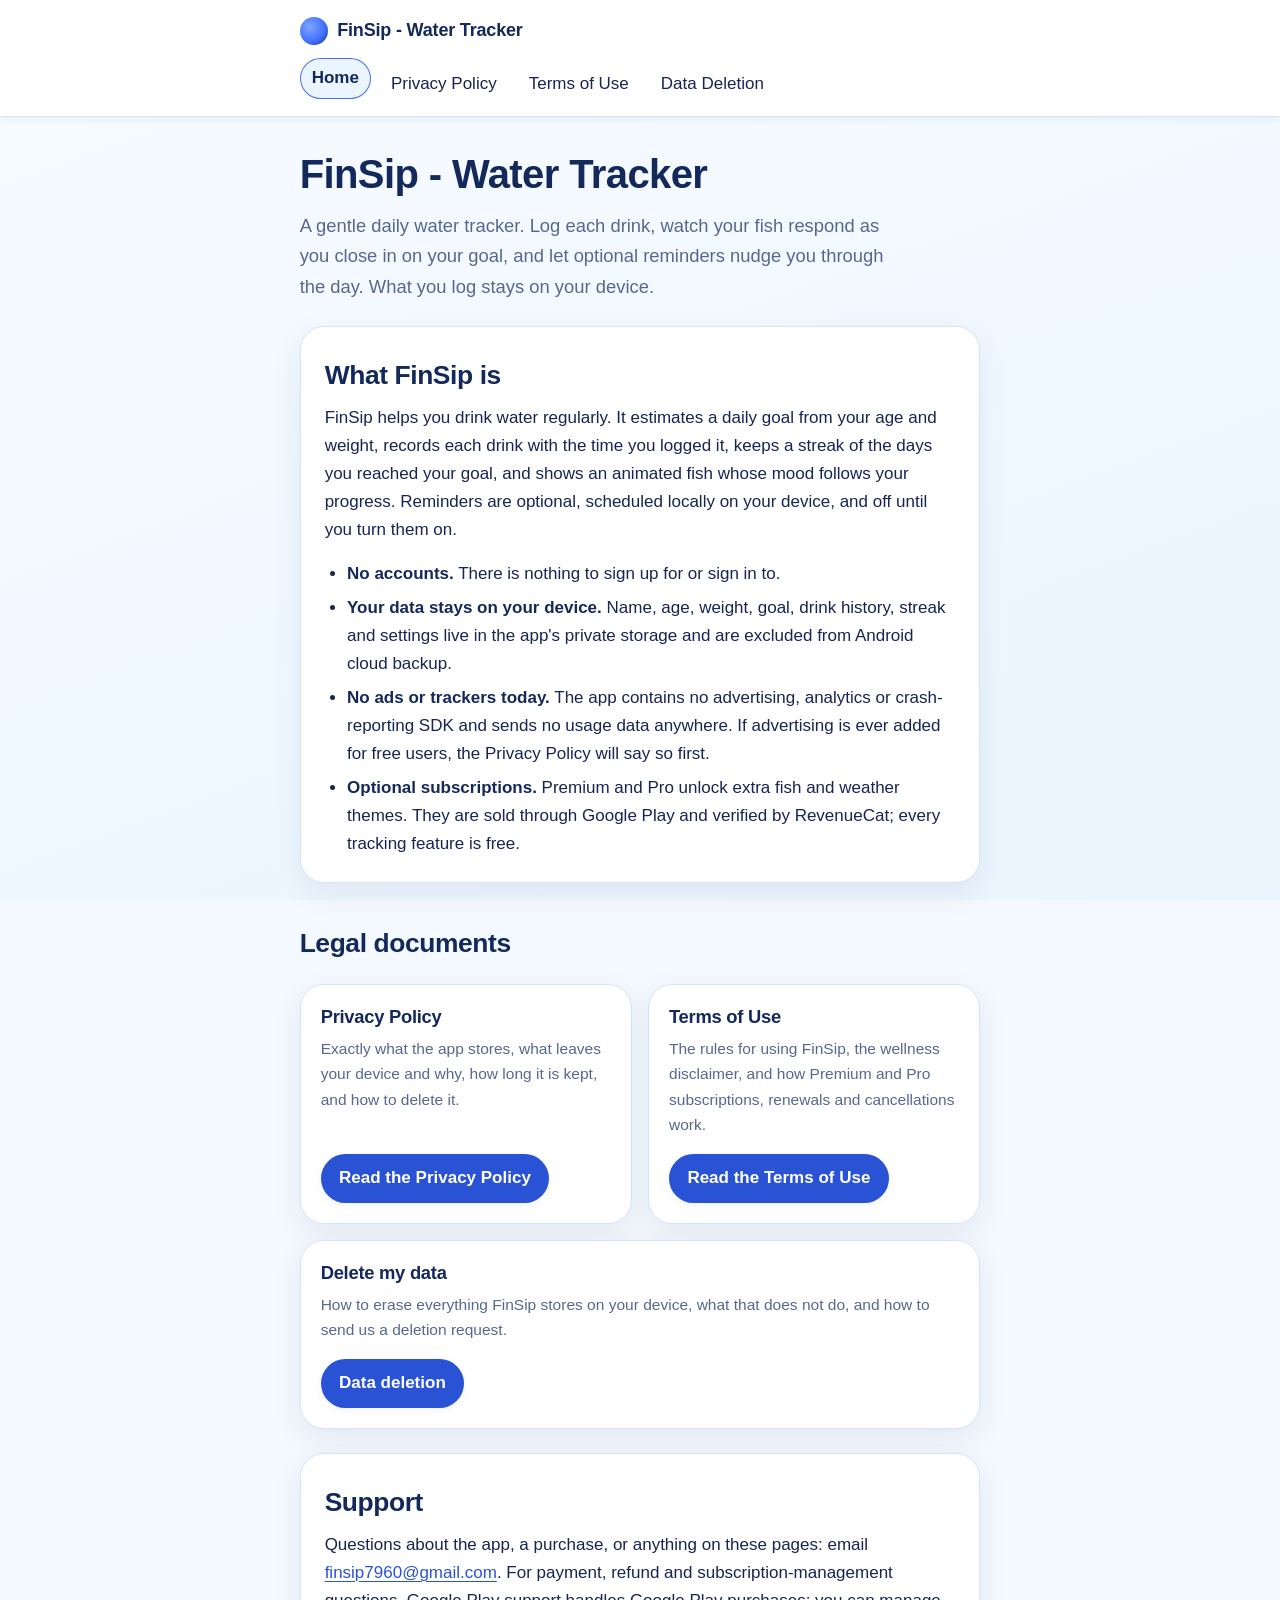
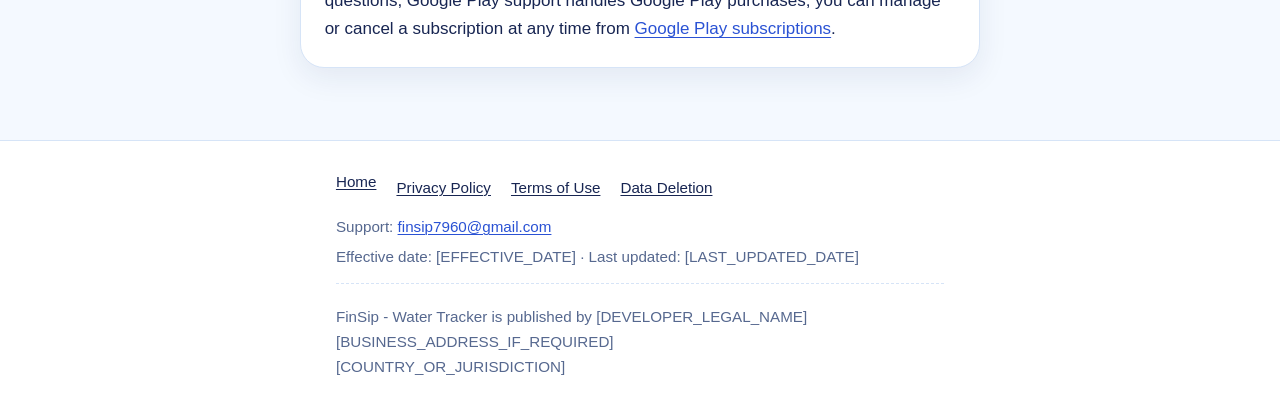
==== index.html @ 3c9c6f5a "FinSip - Water Tracker legal pages" ====
<!DOCTYPE html>
<html lang="en">
<head>
  <meta charset="utf-8">
  <meta name="viewport" content="width=device-width, initial-scale=1">
  <meta name="color-scheme" content="light dark">
  <title>FinSip - Water Tracker</title>
  <meta name="description" content="Privacy Policy, Terms of Use and data-deletion information for FinSip - Water Tracker, a hydration app that keeps everything you log on your own device.">
  <link rel="canonical" href="https://mofaizan7960.github.io/finsip-legal/">
  <link rel="stylesheet" href="./styles.css">
</head>
<body>
  <a class="skip-link" href="#main">Skip to content</a>

  <header class="site-header">
    <div class="wrap header-inner">
      <a class="brand" href="./"><span class="brand-mark" aria-hidden="true"></span>FinSip - Water Tracker</a>
      <nav class="site-nav" aria-label="Primary">
        <ul>
          <li><a href="./" aria-current="page">Home</a></li>
          <li><a href="./privacy/">Privacy Policy</a></li>
          <li><a href="./terms/">Terms of Use</a></li>
          <li><a href="./delete-account/">Data Deletion</a></li>
        </ul>
      </nav>
    </div>
  </header>

  <main id="main">
    <div class="wrap">
      <h1>FinSip - Water Tracker</h1>
      <p class="lede">A gentle daily water tracker. Log each drink, watch your fish respond as you close in on your goal, and let optional reminders nudge you through the day. What you log stays on your device.</p>

      <section class="card" aria-labelledby="about-heading">
        <h2 id="about-heading">What FinSip is</h2>
        <p>FinSip helps you drink water regularly. It estimates a daily goal from your age and weight, records each drink with the time you logged it, keeps a streak of the days you reached your goal, and shows an animated fish whose mood follows your progress. Reminders are optional, scheduled locally on your device, and off until you turn them on.</p>
        <ul>
          <li><strong>No accounts.</strong> There is nothing to sign up for or sign in to.</li>
          <li><strong>Your data stays on your device.</strong> Name, age, weight, goal, drink history, streak and settings live in the app's private storage and are excluded from Android cloud backup.</li>
          <li><strong>No ads or trackers today.</strong> The app contains no advertising, analytics or crash-reporting SDK and sends no usage data anywhere. If advertising is ever added for free users, the Privacy Policy will say so first.</li>
          <li><strong>Optional subscriptions.</strong> Premium and Pro unlock extra fish and weather themes. They are sold through Google Play and verified by RevenueCat; every tracking feature is free.</li>
        </ul>
      </section>

      <h2>Legal documents</h2>
      <div class="card-grid">
        <section class="card" aria-labelledby="privacy-card">
          <h2 id="privacy-card">Privacy Policy</h2>
          <p>Exactly what the app stores, what leaves your device and why, how long it is kept, and how to delete it.</p>
          <a class="button" href="./privacy/">Read the Privacy Policy</a>
        </section>
        <section class="card" aria-labelledby="terms-card">
          <h2 id="terms-card">Terms of Use</h2>
          <p>The rules for using FinSip, the wellness disclaimer, and how Premium and Pro subscriptions, renewals and cancellations work.</p>
          <a class="button" href="./terms/">Read the Terms of Use</a>
        </section>
        <section class="card" aria-labelledby="delete-card">
          <h2 id="delete-card">Delete my data</h2>
          <p>How to erase everything FinSip stores on your device, what that does not do, and how to send us a deletion request.</p>
          <a class="button" href="./delete-account/">Data deletion</a>
        </section>
      </div>

      <section class="card" aria-labelledby="support-heading">
        <h2 id="support-heading">Support</h2>
        <p>Questions about the app, a purchase, or anything on these pages: email <a href="mailto:finsip7960@gmail.com">finsip7960@gmail.com</a>. For payment, refund and subscription-management questions, Google Play support handles Google Play purchases; you can manage or cancel a subscription at any time from <a href="https://play.google.com/store/account/subscriptions">Google Play subscriptions</a>.</p>
      </section>
    </div>
  </main>

  <footer class="site-footer">
    <div class="wrap">
      <nav class="footer-nav" aria-label="Footer">
        <ul>
          <li><a href="./">Home</a></li>
          <li><a href="./privacy/">Privacy Policy</a></li>
          <li><a href="./terms/">Terms of Use</a></li>
          <li><a href="./delete-account/">Data Deletion</a></li>
        </ul>
      </nav>
      <p>Support: <a href="mailto:finsip7960@gmail.com">finsip7960@gmail.com</a></p>
      <p>Effective date: [EFFECTIVE_DATE] &middot; Last updated: [LAST_UPDATED_DATE]</p>
      <div class="identity">
        <p>FinSip - Water Tracker is published by [DEVELOPER_LEGAL_NAME]<br>[BUSINESS_ADDRESS_IF_REQUIRED]<br>[COUNTRY_OR_JURISDICTION]</p>
      </div>
    </div>
  </footer>
</body>
</html>
---- styles.css ----
/* FinSip - Water Tracker legal site
   Plain CSS, no JavaScript, no external fonts. Palette mirrors lib/app/theme.dart. */

:root {
  color-scheme: light dark;

  /* Brand palette (light) */
  --primary: #3F6FFF;          /* accent: borders, rules, badges */
  --primary-ink: #2A52D4;      /* link / button colour that meets WCAG AA on light surfaces */
  --navy: #14295B;
  --light-blue: #EAF5FF;
  --bg: #F4F9FF;
  --bg-top: #F7FBFF;
  --surface: #FFFFFF;
  --text: #172552;
  --text-2: #56688F;
  --border: #D6E4F7;
  --shadow: 0 10px 30px rgba(20, 41, 91, 0.08);
  --shadow-sm: 0 2px 8px rgba(20, 41, 91, 0.06);

  /* Semantic tokens */
  --heading: var(--navy);
  --link: var(--primary-ink);
  --button-bg: var(--primary-ink);
  --button-fg: #FFFFFF;
  --chip-bg: var(--light-blue);
  --chip-fg: var(--navy);
  --note-bg: var(--light-blue);
  --note-border: var(--primary);
  --code-bg: #E4EEFF;
  --focus: var(--navy);

  --radius: 16px;
  --radius-lg: 24px;
  --measure: 72ch;
}

@media (prefers-color-scheme: dark) {
  :root {
    --primary: #6577D8;
    --primary-ink: #B3C0FF;
    --navy: #F5F7FF;
    --light-blue: #1D2650;
    --bg: #0B1230;
    --bg-top: #090F27;
    --surface: #171E43;
    --text: #EEF1FF;
    --text-2: #B9C3E6;
    --border: #2B3566;
    --shadow: 0 10px 30px rgba(0, 0, 0, 0.35);
    --shadow-sm: 0 2px 8px rgba(0, 0, 0, 0.3);

    --heading: #F5F7FF;
    --link: #B3C0FF;
    --button-bg: #B3C0FF;
    --button-fg: #0B1230;
    --chip-bg: #1D2650;
    --chip-fg: #EEF1FF;
    --note-bg: #1D2650;
    --note-border: #6577D8;
    --code-bg: #232C5C;
    --focus: #F5F7FF;
  }
}

/* Reset-ish */
*,
*::before,
*::after {
  box-sizing: border-box;
}

html {
  -webkit-text-size-adjust: 100%;
  scroll-behavior: smooth;
}

@media (prefers-reduced-motion: reduce) {
  html {
    scroll-behavior: auto;
  }

  .skip-link {
    transition: none;
  }
}

body {
  margin: 0;
  min-height: 100vh;
  font-family: -apple-system, BlinkMacSystemFont, "Segoe UI", Roboto, "Helvetica Neue", Arial, "Noto Sans", sans-serif, "Apple Color Emoji", "Segoe UI Emoji";
  font-size: 1.0625rem;
  line-height: 1.65;
  color: var(--text);
  background: var(--bg);
  background-image: linear-gradient(160deg, var(--bg-top) 0%, var(--light-blue) 100%);
  background-attachment: fixed;
  display: flex;
  flex-direction: column;
}

img,
svg {
  max-width: 100%;
  height: auto;
}

/* Focus */
:focus-visible {
  outline: 3px solid var(--focus);
  outline-offset: 3px;
  border-radius: 6px;
}

/* Skip link */
.skip-link {
  position: absolute;
  left: 1rem;
  top: -100px;
  z-index: 100;
  padding: 0.6rem 1rem;
  background: var(--button-bg);
  color: var(--button-fg);
  border-radius: 999px;
  font-weight: 600;
  text-decoration: none;
  box-shadow: var(--shadow);
  transition: top 120ms ease-out;
}

.skip-link:focus,
.skip-link:focus-visible {
  top: 1rem;
}

/* Layout */
.wrap {
  width: 100%;
  max-width: calc(var(--measure) + 2.5rem);
  margin: 0 auto;
  padding: 0 1.25rem;
}

/* Header */
.site-header {
  padding: 1rem 0 0.75rem;
  border-bottom: 1px solid var(--border);
  background: var(--surface);
  box-shadow: var(--shadow-sm);
}

.header-inner {
  display: flex;
  flex-wrap: wrap;
  align-items: center;
  justify-content: space-between;
  gap: 0.75rem 1.5rem;
}

.brand {
  display: inline-flex;
  align-items: center;
  gap: 0.6rem;
  font-weight: 700;
  font-size: 1.125rem;
  letter-spacing: -0.01em;
  color: var(--heading);
  text-decoration: none;
}

.brand-mark {
  width: 1.75rem;
  height: 1.75rem;
  border-radius: 50%;
  background: radial-gradient(circle at 35% 35%, #7FA5FF 0%, var(--primary) 60%, var(--navy) 100%);
  flex: none;
}

@media (prefers-color-scheme: dark) {
  .brand-mark {
    background: radial-gradient(circle at 35% 35%, #B3C0FF 0%, #6577D8 60%, #2B3566 100%);
  }
}

.site-nav ul,
.footer-nav ul,
.toc ul {
  list-style: none;
  margin: 0;
  padding: 0;
}

.site-nav ul {
  display: flex;
  flex-wrap: wrap;
  gap: 0.25rem 0.5rem;
}

.site-nav a {
  display: inline-block;
  padding: 0.4rem 0.75rem;
  border-radius: 999px;
  color: var(--text);
  font-weight: 500;
  text-decoration: none;
}

.site-nav a:hover {
  background: var(--chip-bg);
  color: var(--chip-fg);
}

.site-nav a[aria-current="page"] {
  background: var(--chip-bg);
  color: var(--chip-fg);
  font-weight: 600;
  box-shadow: inset 0 0 0 1px var(--primary);
}

/* Main */
main {
  flex: 1 0 auto;
  padding: 2rem 0 3rem;
}

main > .wrap > *:first-child {
  margin-top: 0;
}

h1,
h2,
h3 {
  color: var(--heading);
  line-height: 1.25;
  letter-spacing: -0.015em;
  margin: 2.25rem 0 0.75rem;
  scroll-margin-top: 1rem;
}

h1 {
  font-size: clamp(1.85rem, 1.4rem + 2vw, 2.5rem);
  margin-top: 0;
}

h2 {
  font-size: clamp(1.35rem, 1.15rem + 1vw, 1.65rem);
  padding-top: 0.5rem;
}

h3 {
  font-size: 1.125rem;
  margin-top: 1.5rem;
}

p,
ul,
ol,
table {
  margin: 0 0 1rem;
}

ul,
ol {
  padding-left: 1.4rem;
}

li + li {
  margin-top: 0.35rem;
}

a {
  color: var(--link);
  text-decoration: underline;
  text-underline-offset: 0.15em;
  text-decoration-thickness: 1px;
}

a:hover {
  text-decoration-thickness: 2px;
}

strong {
  color: var(--heading);
}

code {
  font-family: ui-monospace, SFMono-Regular, Menlo, Consolas, "Liberation Mono", monospace;
  font-size: 0.92em;
  padding: 0.1em 0.4em;
  border-radius: 6px;
  background: var(--code-bg);
  color: var(--text);
}

hr {
  border: 0;
  border-top: 1px solid var(--border);
  margin: 2rem 0;
}

.lede {
  font-size: 1.15rem;
  color: var(--text-2);
  max-width: 60ch;
}

.doc-meta {
  display: flex;
  flex-wrap: wrap;
  gap: 0.5rem 1.25rem;
  margin: 1rem 0 1.5rem;
  padding: 0.9rem 1.1rem;
  border: 1px solid var(--border);
  border-radius: var(--radius);
  background: var(--surface);
  font-size: 0.95rem;
  color: var(--text-2);
}

.doc-meta dt {
  font-weight: 600;
  color: var(--heading);
}

.doc-meta dd {
  margin: 0;
}

.doc-meta > div {
  display: flex;
  gap: 0.4rem;
  flex-wrap: wrap;
}

/* Cards */
.card {
  background: var(--surface);
  border: 1px solid var(--border);
  border-radius: var(--radius-lg);
  padding: 1.5rem;
  box-shadow: var(--shadow);
  margin: 1.5rem 0;
}

.card > :first-child {
  margin-top: 0;
}

.card > :last-child {
  margin-bottom: 0;
}

.card-grid {
  display: grid;
  gap: 1rem;
  grid-template-columns: 1fr;
  margin: 1.5rem 0;
}

@media (min-width: 640px) {
  .card-grid {
    grid-template-columns: repeat(2, 1fr);
  }

  /* An odd trailing card spans the row instead of leaving an empty slot. */
  .card-grid > .card:last-child:nth-child(odd) {
    grid-column: 1 / -1;
  }
}

.card-grid .card {
  margin: 0;
  padding: 1.25rem;
  display: flex;
  flex-direction: column;
}

.card-grid .card h2 {
  font-size: 1.15rem;
  margin: 0 0 0.5rem;
  padding: 0;
}

.card-grid .card p {
  color: var(--text-2);
  font-size: 0.97rem;
  flex: 1 0 auto;
}

.card-grid .card .button {
  align-self: flex-start;
}

/* Buttons */
.button {
  display: inline-block;
  padding: 0.65rem 1.15rem;
  border-radius: 999px;
  background: var(--button-bg);
  color: var(--button-fg);
  font-weight: 600;
  text-decoration: none;
  box-shadow: var(--shadow-sm);
}

.button:hover {
  filter: brightness(1.08);
  text-decoration: none;
}

.button.secondary {
  background: var(--chip-bg);
  color: var(--chip-fg);
  box-shadow: inset 0 0 0 1px var(--primary);
}

/* Notes */
.note {
  padding: 1rem 1.25rem;
  border-left: 4px solid var(--note-border);
  border-radius: 0 var(--radius) var(--radius) 0;
  background: var(--note-bg);
  margin: 1.25rem 0;
}

.note > :first-child {
  margin-top: 0;
}

.note > :last-child {
  margin-bottom: 0;
}

/* Table of contents */
.toc {
  padding: 1rem 1.25rem;
  border: 1px solid var(--border);
  border-radius: var(--radius);
  background: var(--surface);
  margin: 1.5rem 0 2rem;
}

.toc h2 {
  font-size: 1rem;
  margin: 0 0 0.5rem;
  padding: 0;
}

.toc ol {
  margin: 0;
  padding-left: 1.4rem;
  columns: 1;
  column-gap: 2rem;
}

@media (min-width: 640px) {
  .toc ol {
    columns: 2;
  }
}

.toc li {
  margin: 0.2rem 0;
  break-inside: avoid;
}

/* Tables */
.table-wrap {
  width: 100%;
  overflow-x: auto;
  -webkit-overflow-scrolling: touch;
  margin: 1rem 0 1.5rem;
  border: 1px solid var(--border);
  border-radius: var(--radius);
  background: var(--surface);
}

table {
  width: 100%;
  min-width: 34rem;
  border-collapse: collapse;
  font-size: 0.97rem;
}

caption {
  text-align: left;
  font-weight: 600;
  color: var(--heading);
  padding: 0.8rem 1rem 0.4rem;
}

th,
td {
  text-align: left;
  vertical-align: top;
  padding: 0.7rem 1rem;
  border-top: 1px solid var(--border);
}

thead th {
  border-top: 0;
  background: var(--chip-bg);
  color: var(--chip-fg);
  font-weight: 600;
}

tbody th {
  font-weight: 600;
  color: var(--heading);
  min-width: 9rem;
}

/* Definition-style lists */
dl.facts {
  display: grid;
  grid-template-columns: 1fr;
  gap: 0.35rem 1rem;
  margin: 0 0 1rem;
}

@media (min-width: 560px) {
  dl.facts {
    grid-template-columns: max-content 1fr;
  }
}

dl.facts dt {
  font-weight: 600;
  color: var(--heading);
}

dl.facts dd {
  margin: 0 0 0.5rem;
}

/* Footer */
.site-footer {
  border-top: 1px solid var(--border);
  background: var(--surface);
  padding: 1.75rem 0 2.25rem;
  font-size: 0.95rem;
  color: var(--text-2);
}

.footer-nav ul {
  display: flex;
  flex-wrap: wrap;
  gap: 0.25rem 1.25rem;
  margin-bottom: 0.9rem;
}

.footer-nav a {
  color: var(--text);
  font-weight: 500;
}

.site-footer p {
  margin: 0.3rem 0;
}

.identity {
  margin-top: 0.9rem;
  padding-top: 0.9rem;
  border-top: 1px dashed var(--border);
}

/* Print */
@media print {
  body {
    background: #fff;
    color: #000;
  }

  .site-header,
  .site-footer .footer-nav,
  .skip-link,
  .toc {
    display: none;
  }

  a {
    color: #000;
  }

  .card,
  .table-wrap,
  .note {
    box-shadow: none;
    break-inside: avoid;
  }
}
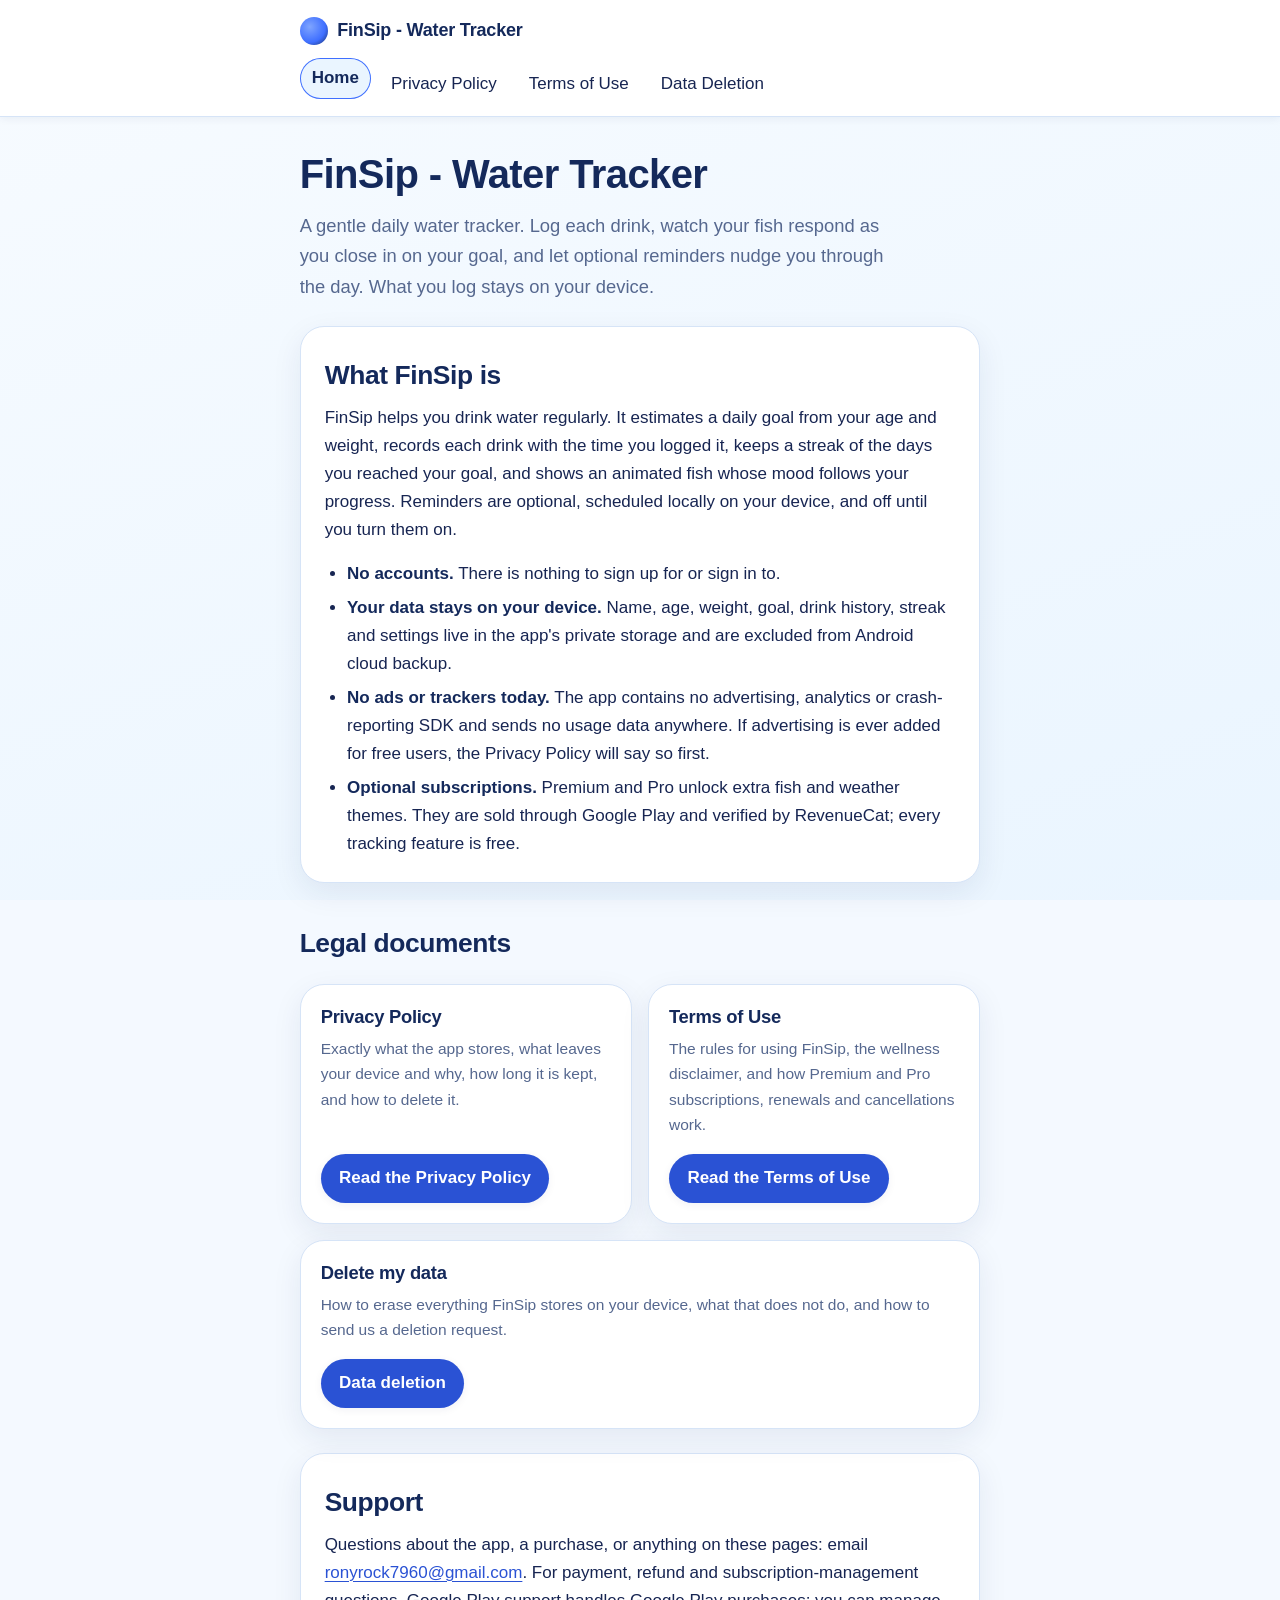
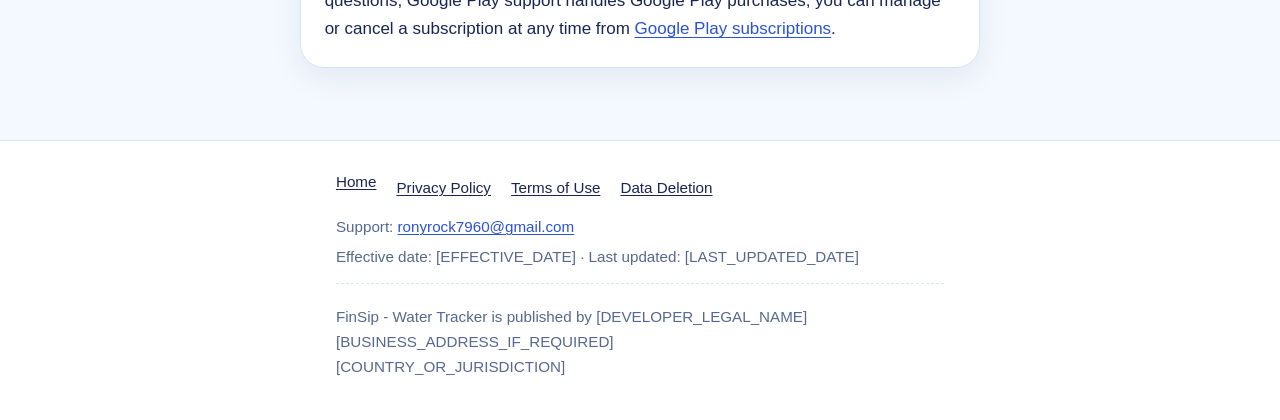
==== commit df5bbb8f: "Support email is now ronyrock7960@gmail.com Privacy Policy, Terms of Use, account deletion and the h" ====
--- a/index.html
+++ b/index.html
@@ -6,7 +6,7 @@
   <meta name="color-scheme" content="light dark">
   <title>FinSip - Water Tracker</title>
   <meta name="description" content="Privacy Policy, Terms of Use and data-deletion information for FinSip - Water Tracker, a hydration app that keeps everything you log on your own device.">
-  <link rel="canonical" href="https://mofaizan7960.github.io/finsip-legal/">
+  <link rel="canonical" href="https://mofaizan7960.github.io/FinSip-Legal/">
   <link rel="stylesheet" href="./styles.css">
 </head>
 <body>
@@ -63,7 +63,7 @@
 
       <section class="card" aria-labelledby="support-heading">
         <h2 id="support-heading">Support</h2>
-        <p>Questions about the app, a purchase, or anything on these pages: email <a href="mailto:finsip7960@gmail.com">finsip7960@gmail.com</a>. For payment, refund and subscription-management questions, Google Play support handles Google Play purchases; you can manage or cancel a subscription at any time from <a href="https://play.google.com/store/account/subscriptions">Google Play subscriptions</a>.</p>
+        <p>Questions about the app, a purchase, or anything on these pages: email <a href="mailto:ronyrock7960@gmail.com">ronyrock7960@gmail.com</a>. For payment, refund and subscription-management questions, Google Play support handles Google Play purchases; you can manage or cancel a subscription at any time from <a href="https://play.google.com/store/account/subscriptions">Google Play subscriptions</a>.</p>
       </section>
     </div>
   </main>
@@ -78,7 +78,7 @@
           <li><a href="./delete-account/">Data Deletion</a></li>
         </ul>
       </nav>
-      <p>Support: <a href="mailto:finsip7960@gmail.com">finsip7960@gmail.com</a></p>
+      <p>Support: <a href="mailto:ronyrock7960@gmail.com">ronyrock7960@gmail.com</a></p>
       <p>Effective date: [EFFECTIVE_DATE] &middot; Last updated: [LAST_UPDATED_DATE]</p>
       <div class="identity">
         <p>FinSip - Water Tracker is published by [DEVELOPER_LEGAL_NAME]<br>[BUSINESS_ADDRESS_IF_REQUIRED]<br>[COUNTRY_OR_JURISDICTION]</p>
